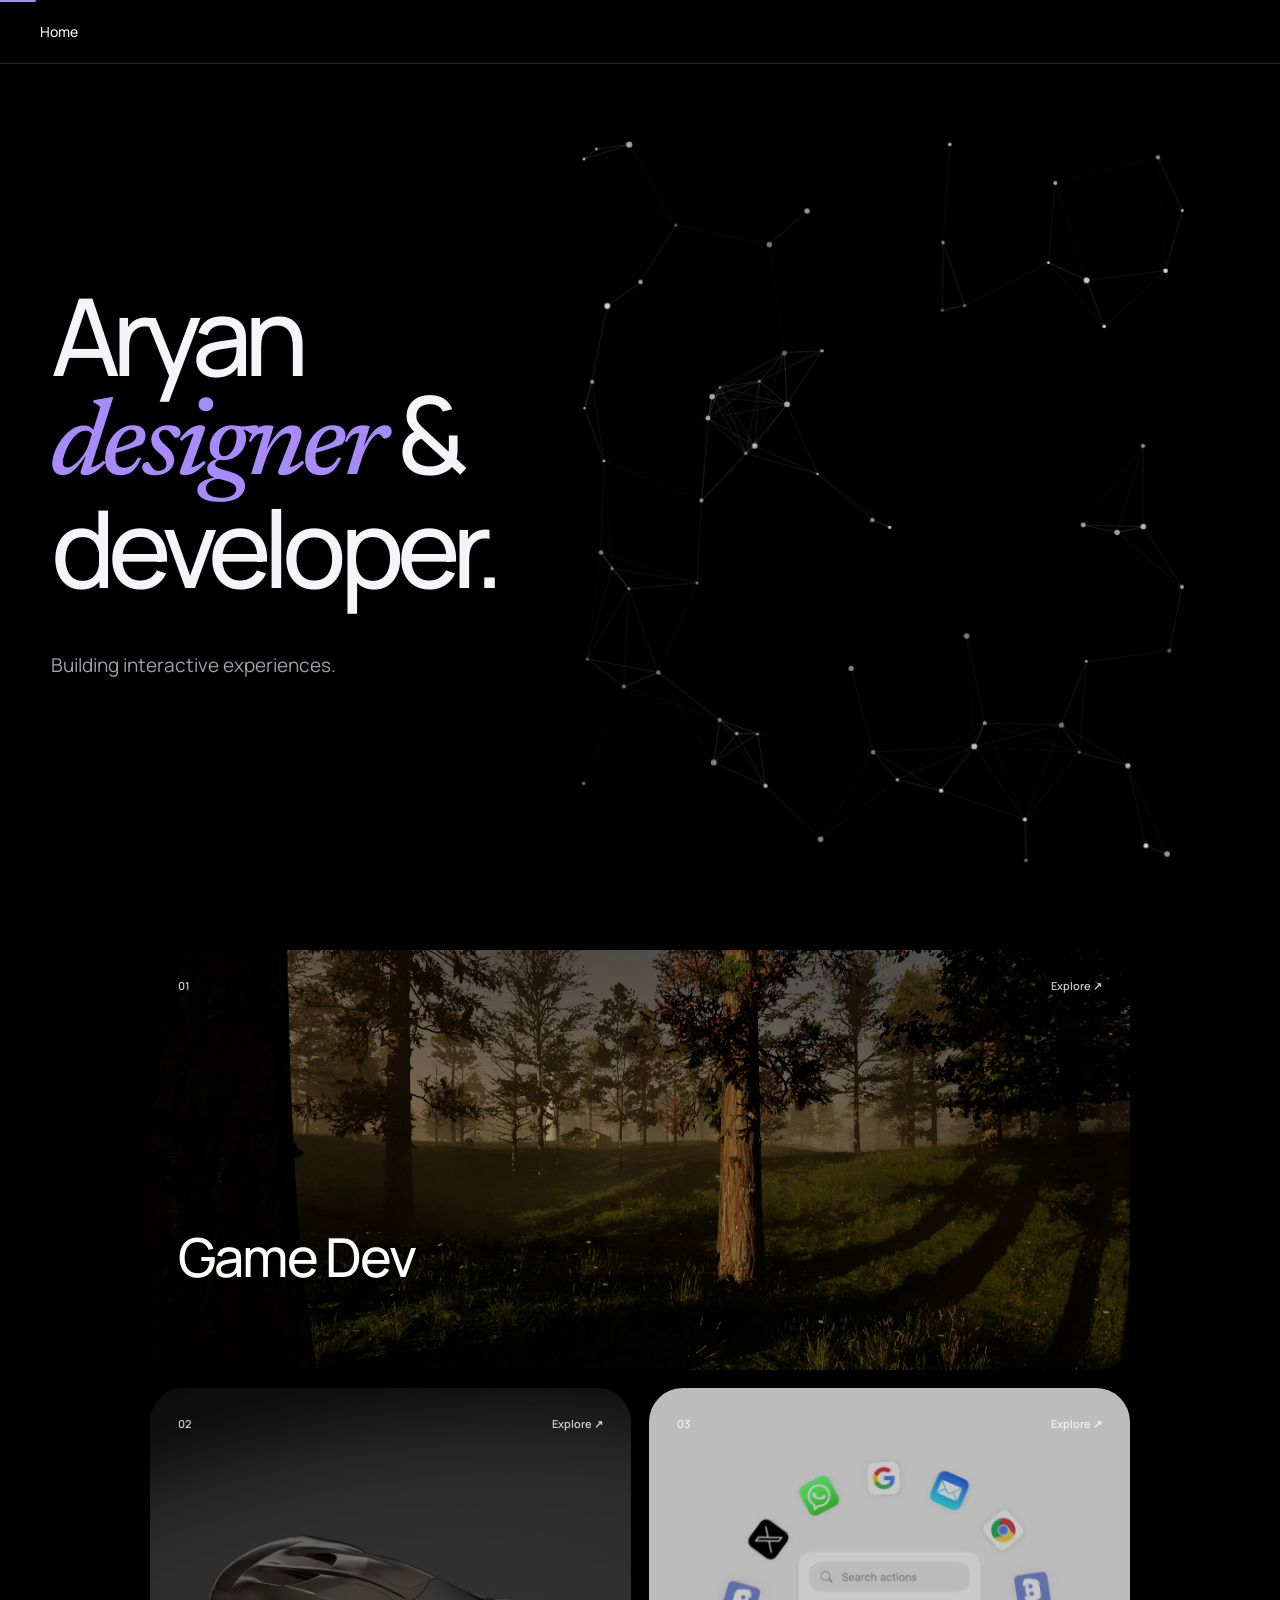
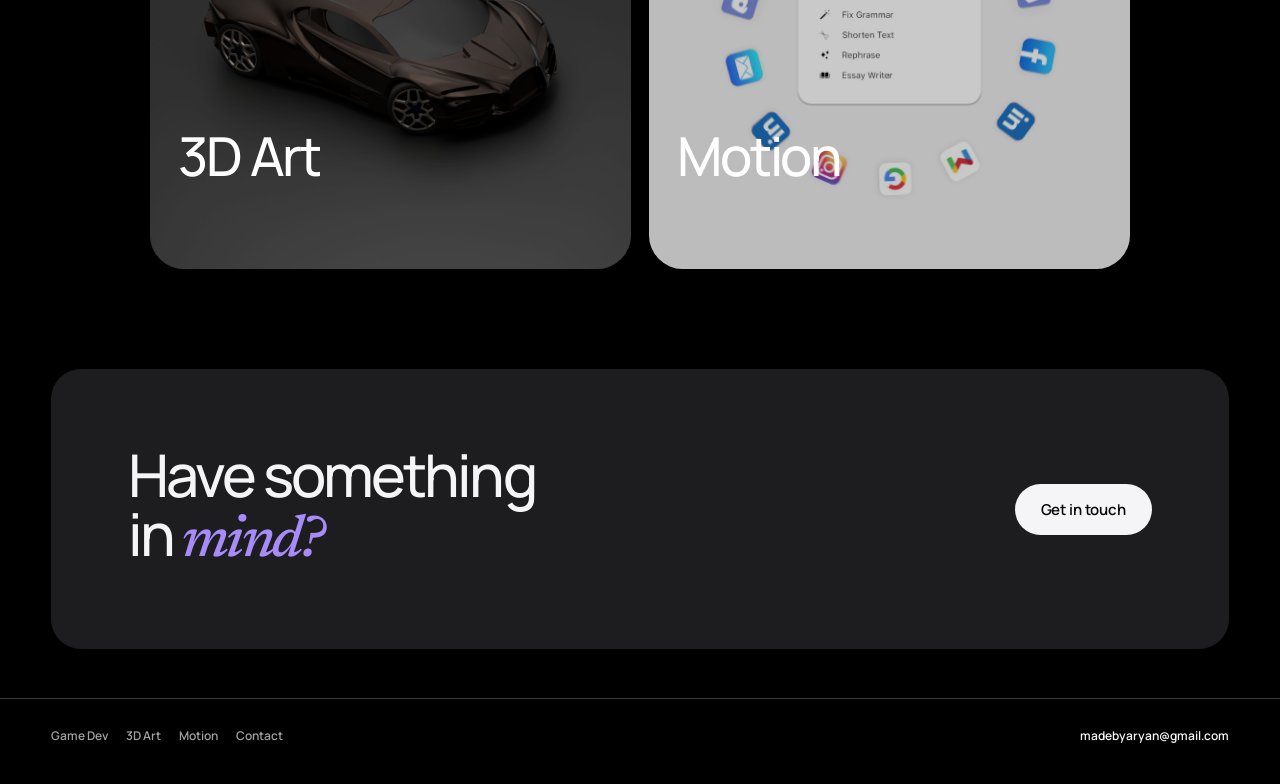
==== index.html @ 77ea6c9a "Portfolio" ====
<!DOCTYPE html>
<html lang="en">
<head>
<meta charset="UTF-8">
<meta name="viewport" content="width=device-width, initial-scale=1.0">
<title>Aryan — Building Interactive Experiences</title>
<meta name="description" content="Portfolio of Aryan: game development, 3D art, motion graphics and video editing.">
<meta name="theme-color" content="#000000">
<link rel="icon" href="data:image/svg+xml,%3Csvg xmlns='http://www.w3.org/2000/svg' viewBox='0 0 64 64'%3E%3Crect width='64' height='64' rx='14' fill='%2317171a'/%3E%3Ctext x='32' y='44' font-family='system-ui' font-size='36' font-weight='700' fill='%23f5f5f7' text-anchor='middle'%3EA%3C/text%3E%3C/svg%3E">
<link rel="stylesheet" href="styles.css">
</head>
<body>
<a class="skip" href="#content">Skip to content</a>
<div class="scroll-progress" aria-hidden="true"></div>

<header class="site-nav" id="nav">
  <a href="index.html" class="home-link">Home</a>
</header>

<main id="content">
  <article class="page home">
    <div class="home-intro">
      <div class="hero-copy">
        <h1 class="hero-title" aria-label="Aryan — designer and developer">
          <span class="hero-line"><span>Aryan</span></span>
          <span class="hero-line"><span><em class="serif">designer</em> &amp;</span></span>
          <span class="hero-line"><span>developer.</span></span>
        </h1>
        <div class="hero-meta">
          <p class="hero-tagline">Building interactive experiences.</p>
        </div>
      </div>
      <div class="hero-canvas-wrap reveal" data-stagger="1" aria-hidden="true">
      </div>
    </div>

    <div class="practice-grid" id="work" aria-label="Portfolio sections">
      <a href="game-dev.html" class="practice reveal" data-stagger="0" data-lock-ratio>
        <div class="practice-visual"><img data-img="game-dev-card" src="assets/game-cabin-2.jpg" alt="Cabin viewed through trees with long evening shadows"></div>
        <div class="practice-top"><span>01</span><span>Explore &#8599;</span></div>
        <div><h2>Game Dev</h2><p class="practice-desc">An Unreal horror project documented system by system.</p></div>
      </a>
      <a href="3d-art.html" class="practice reveal" data-stagger="1">
        <div class="practice-visual"><img data-img="3d-art-card" src="assets/bugatti-render.jpg" alt="Bugatti Chiron 3D render"></div>
        <div class="practice-top"><span>02</span><span>Explore &#8599;</span></div>
        <div><h2>3D Art</h2><p class="practice-desc">Models, renders and process views.</p></div>
      </a>
      <a href="motion.html" class="practice reveal" data-stagger="2">
        <div class="practice-visual"><img data-img="motion-card" src="assets/typotab-thumbnail.jpg" alt="Typotab kinetic typography thumbnail"></div>
        <div class="practice-top"><span>03</span><span>Explore &#8599;</span></div>
        <div><h2>Motion</h2><p class="practice-desc">Kinetic typography, concept pieces and edits.</p></div>
      </a>
    </div>

    <div class="cta-band reveal">
      <h2>Have something in <em class="serif">mind?</em></h2>
      <a class="btn btn-primary" href="contact.html">Get in touch</a>
    </div>
  </article>
</main>

<footer class="site-footer"><nav class="foot-nav" aria-label="Sections"><a href="game-dev.html">Game Dev</a><a href="3d-art.html">3D Art</a><a href="motion.html">Motion</a><a href="contact.html">Contact</a></nav><a href="mailto:madebyaryan@gmail.com">madebyaryan@gmail.com</a></footer>

<script src="content.js"></script>
<script src="app.js"></script>
</body>
</html>
---- styles.css ----
/* ==========================================================================
   aryan-portfolio-v2 — styles
   Dark theme only. Visual language adapted from the immersive portfolio
   home page (huge typographic hero, eyebrow kickers, section cards).
   Motion is transform/opacity-only. No custom cursor anywhere — the OS
   default cursor is used on every page.
   ========================================================================== */
:root{
  --paper:#000000;
  --ink:#f5f5f7;
  --muted:#a1a1a6;
  --line:#3a3a3c;
  --panel:#1d1d1f;
  --panel-2:#151516;
  --accent:#a78bfa;
  --accent-hover:#c4b5fd;
  --shadow:rgba(0,0,0,.4);
  --ease-expo:cubic-bezier(.22,1,.36,1);
  --sans:"Manrope",-apple-system,BlinkMacSystemFont,"SF Pro Display","SF Pro Text","Helvetica Neue",Arial,sans-serif;
  --mono:"SFMono-Regular",Consolas,"Liberation Mono",monospace;
}
*{box-sizing:border-box}
@font-face{font-family:"Manrope";font-style:normal;font-weight:400 700;font-display:swap;
  src:url("assets/fonts/manrope.woff2") format("woff2")}
@font-face{font-family:"Newsreader";font-style:italic;font-weight:500;font-display:swap;
  src:url("assets/fonts/newsreader-italic.woff2") format("woff2")}
html{scroll-behavior:smooth;background:var(--paper);color-scheme:dark}
body{margin:0;background:var(--paper);color:var(--ink);font-family:var(--sans);
  min-height:100vh;overflow-x:hidden;-webkit-font-smoothing:antialiased;text-rendering:optimizeLegibility}
button,a{font:inherit;color:inherit}
a{text-decoration:none}
button{border:0;background:none;cursor:pointer}
img,video{display:block;max-width:100%}
::selection{background:var(--accent);color:#fff}
.skip{position:fixed;left:16px;top:-70px;z-index:140;background:var(--ink);color:var(--paper);
  padding:10px 16px;border-radius:999px;font-size:13px;font-weight:600}
.skip:focus{top:16px}

/* ---------------- Nav ---------------- */
.site-nav{position:fixed;z-index:110;inset:0 0 auto;display:flex;align-items:center;
  justify-content:space-between;padding:12px clamp(16px,3vw,44px);pointer-events:none;
  background:rgba(0,0,0,.72);backdrop-filter:saturate(180%) blur(20px);
  -webkit-backdrop-filter:saturate(180%) blur(20px);
  border-bottom:1px solid rgba(58,58,60,.65);
  transition:transform .85s var(--ease-expo)}
.site-nav.compact{transform:translate3d(0,-1px,0)}
.home-link{pointer-events:auto;font-family:"Manrope",var(--sans);font-size:14px;font-weight:500;letter-spacing:-.01em;
  color:var(--ink);text-decoration:none;padding:10px 2px;transition:color .5s var(--ease-expo)}
.home-link:hover{color:var(--accent)}

/* ---------------- Shared page chrome ---------------- */
.scroll-progress{position:fixed;z-index:125;inset:0 0 auto;height:2px;transform-origin:left;
  background:var(--accent);transform:scaleX(0);pointer-events:none}
main{min-height:100vh}
.page{padding:96px clamp(20px,4vw,64px) 48px}
.eyebrow{font-size:12px;font-weight:600;color:var(--accent);margin:0 0 18px}
.page-index{display:flex;align-items:center;justify-content:space-between;
  border-bottom:1px solid var(--line);padding-bottom:14px;margin-bottom:clamp(36px,6vw,76px)}
.page-index strong{font-size:12px;font-weight:600}
.page-index span{font-size:12px;color:var(--muted)}
.site-footer{display:flex;justify-content:space-between;gap:20px;
  padding:28px clamp(20px,4vw,64px) 40px;border-top:1px solid var(--line);
  font-size:12px;font-weight:600;color:var(--muted)}
.site-footer a{color:var(--ink);position:relative}
.site-footer a:after{content:"";position:absolute;left:0;right:0;bottom:-4px;height:1px;
  background:var(--accent);transform:scaleX(0);transform-origin:left;
  transition:transform .85s var(--ease-expo)}
.site-footer a:hover:after{transform:scaleX(1)}
.foot-nav{display:flex;gap:18px;align-items:center}
.foot-nav a{color:var(--muted);font-size:12px;font-weight:600;text-decoration:none}
.foot-nav a:hover{color:var(--ink)}
.foot-nav a:after{display:none}

/* ---------------- Home hero ---------------- */
.home{padding-top:82px}
.home-intro{min-height:calc(100svh - 82px);position:relative;display:flex;flex-direction:column;
  justify-content:center;padding-bottom:clamp(50px,7vh,94px)}
.hero-title{font-family:"Manrope",var(--sans);font-weight:500;
  font-size:clamp(56px,8.4vw,124px);line-height:.91;letter-spacing:-.072em;
  color:var(--ink);margin:0;max-width:970px;perspective:900px}
/* The bottom padding gives deep italic descenders room inside the reveal mask
   so text never clips mid-animation; the matching negative margin keeps the
   surrounding layout pixel-identical. */
.hero-line{display:block;overflow:hidden;padding-right:.08em;padding-bottom:.2em;margin-bottom:-.2em}
.hero-line>span{display:block;transform-origin:50% 100%;
  animation:heroLine 1.15s var(--ease-expo) both}
.hero-line:nth-child(2)>span{animation-delay:.12s}
.hero-line:nth-child(3)>span{animation-delay:.22s}
.serif{font-family:"Newsreader",Georgia,serif;font-style:italic;font-weight:500;
  letter-spacing:-.045em;color:var(--accent)}
.hero-meta{margin-top:54px;animation:noteIn 1s .45s var(--ease-expo) both}
.hero-tagline{font-family:"Manrope",var(--sans);font-size:clamp(16px,1.5vw,19px);
  line-height:1.65;color:var(--muted);margin:0;max-width:470px}
h1{font-family:"Manrope",var(--sans);font-size:clamp(56px,8.4vw,124px);line-height:.91;letter-spacing:-.072em;
  font-weight:500;margin:0;max-width:12ch}
@keyframes heroLine{from{opacity:0;transform:translate3d(0,70px,0) rotateX(-28deg)}to{opacity:1;transform:none}}
@keyframes noteIn{from{opacity:0;transform:translate3d(0,36px,0)}to{opacity:1;transform:none}}

/* ---------------- Home hero: living canvas ---------------- */
/* Hero portrait in the home hero's right slot. Black-and-white, with soft
   dissolved edges baked into the PNG's alpha — deliberately unbounded:
   no frame, no clipping, it melts into the page. Monochrome. */
.hero-canvas-wrap{position:relative;flex:none;width:min(460px,36vw);aspect-ratio:5/6;
  margin:clamp(40px,6vh,70px) 0 0}
.hero-canvas-wrap img{position:absolute;inset:0;width:100%;height:100%;display:block;object-fit:cover}
.hero-particle-canvas{position:absolute;inset:0;width:100%;height:100%;display:block}
@media(max-width:1099px){
  .hero-canvas-wrap{width:min(440px,100%);margin-left:auto;margin-right:auto}
}
@media(min-width:1100px){
  /* the field should hold its own next to the headline, not sit as a small
     accent — it takes a much bigger share of the row on wide screens */
  .hero-canvas-wrap{width:min(800px,48vw)}
}
/* ---------------- Home hero: wide-screen slot ---------------- */
/* On wide screens the hero is a row: headline left, room on the right for a
   future visual. (The three-section composite idea was removed 2026-10-14.) */
.hero-copy{min-width:0}
@media(min-width:1100px){
  .home-intro{flex-direction:row;align-items:center;gap:clamp(48px,6vw,110px)}
  .hero-copy{flex:1 1 auto}
  /* the field sits a breath left of the viewport edge, nearer the headline */
  .hero-canvas-wrap{margin-right:clamp(24px,3vw,72px)}
}
/* Very wide monitors (2K and up): the 124px type cap left the full-viewport
   hero feeling empty, so out here the headline keeps scaling with the screen. */


/* ---------------- Practice (section) cards ---------------- */
/* ---------------- Bento work tiles (home) ---------------- */
/* Tile 1 is a wide cinematic banner (spans all 12 columns, locked 21/9 via
   data-lock-ratio so fitPracticeTiles never overrides it); tiles 2-3 sit
   side by side beneath it (span 6 each, ratio follows their square artwork).
   Every tile keeps its image fully visible: the banner's 21/9 crop only
   trims expendable sky/grass via object-fit:cover. */
.practice-grid{display:grid;grid-template-columns:repeat(12,1fr);gap:18px;margin-top:14px;
  max-width:980px;margin-left:auto;margin-right:auto}
.practice-grid>.practice:nth-child(1){grid-column:span 12;aspect-ratio:21/9}
.practice-grid>.practice:nth-child(2),.practice-grid>.practice:nth-child(3){grid-column:span 6}
.practice{border-radius:34px;padding:28px;display:flex;flex-direction:column;
  justify-content:space-between;position:relative;overflow:hidden;isolation:isolate;
  aspect-ratio:1/1;min-height:0;
  will-change:transform;color:#fff;background:var(--panel-2)}
.practice:before{content:"";position:absolute;inset:0;background:rgba(0,0,0,.62);
  opacity:.34;z-index:1;transition:opacity .85s var(--ease-expo)}
.practice:hover:before{opacity:.55}
.practice>*{position:relative;z-index:2}
.practice-visual{position:absolute;inset:0;z-index:0;overflow:hidden;will-change:transform}
.practice-visual-empty{background:radial-gradient(120% 95% at 50% 18%, #26262b 0%, #141416 58%, #0a0a0b 100%)}
.practice-soon{position:absolute;top:50%;left:50%;transform:translate(-50%,-50%)}
.practice-visual img{width:100%;height:100%;object-fit:cover;will-change:transform;
  transform:scale(1.02)}
.practice-top{display:flex;justify-content:space-between;font-size:11px;font-weight:600;
  color:rgba(255,255,255,.78)}
.practice h2{font-size:clamp(34px,4.2vw,60px);line-height:1;letter-spacing:-.04em;
  margin:0 0 13px;font-weight:500;color:#fff}
.practice .practice-desc{margin:0;font-size:15px;line-height:1.5;color:rgba(255,255,255,.75);
  max-width:26ch;opacity:0;transform:translate3d(0,14px,0);
  transition:opacity .8s var(--ease-expo),transform .85s var(--ease-expo)}
.practice:hover .practice-desc,.practice.hover-intent .practice-desc{opacity:1;transform:none}

/* ---------------- Section pages ---------------- */
.split-head{overflow:hidden;margin-bottom:clamp(44px,7vw,86px)}
/* Masked rise for section-page headlines: same language as the home hero.
   The bottom padding gives italic serif descenders room inside the mask. */
.split-head h1{animation:pageHead 1.05s var(--ease-expo) both}
@keyframes pageHead{from{opacity:0;transform:translate3d(0,64px,0)}to{opacity:1;transform:none}}
.page-index{animation:noteIn .9s .18s var(--ease-expo) both}
.split-head h1{font-size:clamp(54px,8.4vw,122px);max-width:10ch;line-height:1.12;padding-bottom:.1em}
/* line-height:1.04 (not the font's tight 0.91 default) keeps descenders
   inside the line box so the reveal mask never clips them. */
.chip{display:inline-block;font-size:10px;font-weight:600;border:1px solid var(--line);
  padding:7px 10px;border-radius:999px;white-space:nowrap;color:var(--muted)}
.chip-lg{font-size:12px;vertical-align:middle;letter-spacing:.02em}
/* Status pill on its own line under the page headline: deliberate spacing,
   no wrap ambiguity at any width. Lives outside .split-head so the headline's
   reveal mask (overflow:hidden) can't clip it. */
.split-head:has(+ .head-chip){margin-bottom:0}
.head-chip{margin:24px 0 64px}

.tile-tags{display:flex;flex-wrap:wrap;gap:8px}
.tile-tags i{font-style:normal;font-size:10px;font-weight:600;border:1px solid var(--line);
  padding:7px 10px;border-radius:999px;color:var(--ink);white-space:nowrap}

/* ---------------- Bento grids (section pages) ---------------- */
/* 3D Art: three matching square project tiles in a row (the third is a
   placeholder until the new render/wireframe project arrives). */
.art-feat{grid-column:span 8;aspect-ratio:21/10}
.art-tall{grid-column:span 4;grid-row:span 2;aspect-ratio:0.505}
.art-sq{grid-column:span 4;aspect-ratio:4/3}
@media(max-width:980px){
  .art-feat{grid-column:1/-1}
  .art-sq{grid-column:span 3}
  .art-tall{grid-column:1/-1;grid-row:auto;aspect-ratio:9/16;max-width:400px;width:100%;justify-self:center}
}
@media(max-width:680px){
  .art-feat,.art-sq{grid-column:1/-1}
}
/* Placeholder tile: clean reserved slot, clearly marked for easy swap. */
.tile-soon{border:1px dashed rgba(255,255,255,.16);background:rgba(255,255,255,.02);
  display:grid;place-items:center;cursor:default}
.tile-soon-inner{text-align:center;color:var(--muted);padding:24px}
.tile-soon-plus{display:block;font-size:34px;font-weight:300;line-height:1;
  color:rgba(255,255,255,.35);margin-bottom:12px}
.tile-soon-inner strong{display:block;color:#fff;font-size:15px;font-weight:600;margin-bottom:4px}
.tile-soon-inner span{font-size:13px}
/* Same visual language as the home bento: full-bleed tiles with no empty
   backgrounds. Every tile's ratio is matched to its content (app.js refines
   it from the media's natural size), so nothing is cropped and nothing
   letterboxes. Hover is identical everywhere: a gentle lift, a soft image
   zoom, and the info gliding up — no rotation, no tilt. */
.bento{display:grid;grid-template-columns:repeat(12,1fr);gap:18px;margin-top:14px;
  max-width:1400px;margin-left:auto;margin-right:auto}
.bento-sub{display:grid;grid-template-columns:repeat(3,1fr);gap:18px;align-content:stretch;min-height:0}
.bento-center{grid-column:5/span 4}

/* ---- Game Dev screenshots: compact thumbnails + lightbox viewer ---- */
.section-label{grid-column:1/-1;align-self:end;font-size:20px;font-weight:600;
  letter-spacing:.12em;text-transform:uppercase;color:var(--text);margin:34px 0 4px}
/* Section header row: label left, quiet note right (game-dev: engine credit). */
.section-head-row{grid-column:1/-1;display:flex;align-items:baseline;
  justify-content:space-between;gap:16px;margin:34px 0 0}
.section-head-row .section-label{grid-column:auto;align-self:auto;margin:0}
.section-note{font-size:13px;font-weight:600;letter-spacing:.16em;
  text-transform:uppercase;color:var(--muted);white-space:nowrap}
.shot-thumb{grid-column:span 3;aspect-ratio:4/3;cursor:pointer}
.shot-thumb:focus-visible{box-shadow:0 0 0 2px var(--accent)}
@media(max-width:980px){
  .shot-thumb{grid-column:span 3}
}
@media(max-width:680px){
  .shot-thumb{grid-column:1/-1;aspect-ratio:16/10}
}
/* Lightbox: fixed overlay; the image is shown at its natural size ("as is")
   and the overlay scrolls so full-resolution captures can be panned.
   Safe centering via auto margins keeps every edge reachable on overflow. */
.lightbox{position:fixed;inset:0;z-index:90;display:flex;flex-direction:column;overflow:auto;
  padding:48px 24px;background:rgba(4,4,5,.9);backdrop-filter:blur(14px);-webkit-backdrop-filter:blur(14px);
  opacity:0;visibility:hidden;transition:opacity .35s ease,visibility .35s}
.lightbox.open{opacity:1;visibility:visible}
.lightbox .lb-img{flex:none;margin:auto;max-width:min(94vw,1600px);max-height:80vh;border-radius:18px;
  box-shadow:0 30px 80px rgba(0,0,0,.6)}
/* Viewer caption: the tile's title + description under the image. Tiles
   without a caption (e.g. stills) hide this block. */
.lb-cap{flex:none;max-width:min(680px,88vw);margin:16px auto 0;text-align:center}
.lb-title{display:block;margin:0 0 4px;color:#fff;font-size:15px;font-weight:600}
.lb-desc{display:block;color:rgba(255,255,255,.62);font-size:13.5px;line-height:1.55}
.lb-btn{position:absolute;width:52px;height:52px;border-radius:50%;
  border:1px solid rgba(255,255,255,.22);background:rgba(20,20,22,.72);color:#fff;
  display:grid;place-items:center;cursor:pointer;
  transition:transform .3s ease,background .3s ease}
.lb-btn:hover{background:rgba(70,70,75,.9);transform:scale(1.06)}
.lb-btn svg{width:20px;height:20px}
.lb-close{top:26px;right:26px}
.lb-prev{left:26px;top:50%;transform:translateY(-50%)}
.lb-prev:hover{transform:translateY(-50%) scale(1.06)}
.lb-next{right:26px;top:50%;transform:translateY(-50%)}
.lb-next:hover{transform:translateY(-50%) scale(1.06)}
.lb-count{position:absolute;top:30px;left:50%;transform:translateX(-50%);
  color:rgba(255,255,255,.65);font-size:13px;letter-spacing:.1em;white-space:nowrap}

/* ---- Captures bento (game-dev): videos + screenshots in one mosaic ----
   Row 1: two large video tiles; Row 2: small video + two small screenshots;
   Row 3: two large screenshots. All 16/9 so every row aligns. */
.cap-lg{grid-column:span 6;aspect-ratio:16/9}
.cap-sm{grid-column:span 4;aspect-ratio:16/9}
@media(max-width:980px){
  .cap-lg{grid-column:span 3}
  .cap-sm{grid-column:span 2}
}
@media(max-width:680px){
  .cap-lg,.cap-sm{grid-column:1/-1}
}
/* Video viewer: fixed overlay; the video opens large with native controls. */
.videobox{position:fixed;inset:0;z-index:95;display:grid;place-items:center;
  background:rgba(4,4,5,.92);backdrop-filter:blur(14px);-webkit-backdrop-filter:blur(14px);
  opacity:0;visibility:hidden;transition:opacity .35s ease,visibility .35s}
.videobox.open{opacity:1;visibility:visible}
.videobox .vb-video{max-width:min(1200px,92vw);max-height:82vh;border-radius:18px;
  background:#000;box-shadow:0 30px 80px rgba(0,0,0,.6)}
.vb-btn{position:absolute;width:52px;height:52px;border-radius:50%;
  border:1px solid rgba(255,255,255,.22);background:rgba(20,20,22,.72);color:#fff;
  display:grid;place-items:center;cursor:pointer;
  transition:transform .3s ease,background .3s ease}
.vb-btn:hover{background:rgba(70,70,75,.9);transform:scale(1.06)}
.vb-btn svg{width:20px;height:20px}
.vb-close{top:26px;right:26px}
.vb-prev{left:26px;top:50%;transform:translateY(-50%)}
.vb-prev:hover{transform:translateY(-50%) scale(1.06)}
.vb-next{right:26px;top:50%;transform:translateY(-50%)}
.vb-next:hover{transform:translateY(-50%) scale(1.06)}
.vb-count{position:absolute;bottom:26px;left:50%;transform:translateX(-50%);
  color:rgba(255,255,255,.65);font-size:13px;letter-spacing:.1em;white-space:nowrap}
[data-video-tile]{cursor:pointer}
/* Viewer motion: the clip rises in gently on open; prev/next slide it
   sideways (direction matches the arrow). Subtle expo easing, no bounce. */
.videobox .vb-video{opacity:0;transform:translateY(18px) scale(.985);
  transition:opacity .45s ease,transform .6s var(--ease-expo)}
.videobox.open .vb-video{opacity:1;transform:none}
.videobox .vb-video.vb-out-l{transform:translateX(-56px);opacity:0;
  transition:transform .28s var(--ease-expo),opacity .28s ease}
.videobox .vb-video.vb-out-r{transform:translateX(56px);opacity:0;
  transition:transform .28s var(--ease-expo),opacity .28s ease}
.videobox .vb-video.vb-in-r{transform:translateX(56px);opacity:0;transition:none}
.videobox .vb-video.vb-in-l{transform:translateX(-56px);opacity:0;transition:none}
.videobox .vb-video.vb-in-r.vb-go,.videobox .vb-video.vb-in-l.vb-go{transform:none;opacity:1;
  transition:transform .45s var(--ease-expo),opacity .45s ease}
@media (prefers-reduced-motion:reduce){
  .videobox .vb-video{transform:none;transition:none}
}

/* ---- Motion bento: interlocked mosaic.
   Row 1: two square tiles + the tall Starbucks tile (spans 2 rows and
   stretches to match its neighbors); Row 2: the wide SaaS tile.
   Media ratios are enforced by fitBentoTiles, so nothing crops or bars. */
.mo-sq{grid-column:span 4;aspect-ratio:1/1}
.mo-tall{grid-column:span 4;grid-row:span 2;min-height:0}
.mo-wide{grid-column:span 8;aspect-ratio:16/9}
@media(max-width:980px){
  .mo-sq{grid-column:span 3}
  .mo-tall{grid-column:1/-1;grid-row:auto;aspect-ratio:9/16;max-width:300px;width:100%;justify-self:center}
  .mo-wide{grid-column:1/-1;aspect-ratio:16/9}
}
@media(max-width:680px){
  .mo-sq{grid-column:1/-1}
}
.btile{position:relative;border-radius:30px;overflow:hidden;isolation:isolate;
  background:var(--panel-2);color:#fff;will-change:transform;
  box-shadow:0 1px 3px var(--shadow);outline:none}
.btile:focus-visible{box-shadow:0 0 0 2px var(--accent)}
.btile>img,.btile>video{position:absolute;inset:0;width:100%;height:100%;
  object-fit:cover;will-change:transform}
.btile-scrim{position:absolute;inset:0;z-index:1;pointer-events:none;
  background:linear-gradient(to top,rgba(0,0,0,.74) 0%,rgba(0,0,0,.30) 34%,rgba(0,0,0,0) 62%),
             linear-gradient(to bottom,rgba(0,0,0,.36) 0%,rgba(0,0,0,0) 26%);
  opacity:.85;transition:opacity .8s var(--ease-expo)}
.btile:hover .btile-scrim{opacity:1}
.btile-head{position:absolute;top:0;left:0;right:0;z-index:2;display:flex;
  justify-content:flex-end;align-items:flex-start;padding:22px;pointer-events:none}
.btile-foot{position:absolute;bottom:0;left:0;right:0;z-index:2;padding:24px;pointer-events:none}
.btile-foot h3{margin:0 0 12px;font-size:clamp(26px,3vw,40px);font-weight:500;
  letter-spacing:-.035em;line-height:1;color:#fff}
.btile-glide{opacity:0;transform:translate3d(0,14px,0);max-height:0;overflow:hidden;
  transition:opacity .8s var(--ease-expo),transform .85s var(--ease-expo),max-height .85s var(--ease-expo)}
.btile:hover .btile-glide{opacity:1;transform:none;max-height:200px}
.btile-glide p{margin:0 0 16px;font-size:15px;line-height:1.55;color:rgba(255,255,255,.78);max-width:40ch}
.btile-glide .tile-tags i{border-color:rgba(255,255,255,.30);color:#fff}

/* ---------------- Carousel (lives inside a .btile) ---------------- */
/* The tile keeps one fixed ratio (set inline in the HTML) so swiping never
   resizes it or shifts nearby cards; slides fill it with object-fit:cover. */
.btile .ct-viewport{position:absolute;inset:0;overflow:hidden;touch-action:pan-y}
.btile .ct-track{display:flex;height:100%;will-change:transform}
.btile .ct-slide{flex:0 0 100%;height:100%;margin:0;position:relative}
.btile .ct-slide img{position:absolute;inset:0;width:100%;height:100%;object-fit:cover}
.btile .ct-btn{position:absolute;top:50%;transform:translateY(-50%);width:46px;height:46px;
  border-radius:50%;background:rgba(29,29,31,.86);backdrop-filter:blur(12px);border:none;
  display:grid;place-items:center;color:#fff;z-index:3;cursor:pointer;
  transition:transform .5s var(--ease-expo),background .3s}
.btile .ct-btn:hover{background:rgba(60,60,63,.95);transform:translateY(-50%) scale(1.06)}
.btile .ct-prev{left:16px}.btile .ct-next{right:16px}
.btile .ct-dots{position:absolute;top:22px;left:50%;transform:translateX(-50%);z-index:3;
  display:flex;gap:8px;background:rgba(29,29,31,.72);backdrop-filter:blur(12px);
  padding:10px 14px;border-radius:999px}
.btile .ct-dots button{width:8px;height:8px;border-radius:50%;background:rgba(255,255,255,.35);
  padding:0;border:none;cursor:pointer;
  transition:transform .4s var(--ease-expo),background .3s}
.btile .ct-dots button[aria-current="true"]{background:var(--accent);transform:scale(1.25)}
.ct-label-pill{font-size:11px;font-weight:600;color:#fff;background:rgba(29,29,31,.72);
  backdrop-filter:blur(12px);padding:9px 14px;border-radius:999px;white-space:nowrap}

/* ---------------- Video tiles ---------------- */
.play-pill{position:absolute;left:50%;top:50%;transform:translate(-50%,-50%);
  display:flex;align-items:center;gap:10px;background:rgba(29,29,31,.86);
  backdrop-filter:blur(12px);color:#fff;font-size:13px;font-weight:600;border:none;
  padding:13px 20px;border-radius:999px;z-index:3;cursor:pointer;
  transition:transform .5s var(--ease-expo),background .3s}
.play-pill:hover{transform:translate(-50%,-50%) scale(1.06);background:rgba(60,60,63,.95)}

/* ---- Game Dev inline video tiles: play icon only, expand-for-large ----
   The clip plays in its tile size: the icon starts it, the icon/title/scrim
   fade out while it plays (tile gets .playing), and the expand button opens
   the same clip large in the overlay viewer. Scoped to body.has-inline-video so the
   Motion and 3D Art pages keep their pill + direct-to-viewer behavior. */
body.has-inline-video .play-icon{position:absolute;left:50%;top:50%;z-index:3;
  width:76px;height:76px;border-radius:50%;display:grid;place-items:center;
  background:rgba(29,29,31,.86);backdrop-filter:blur(12px);
  -webkit-backdrop-filter:blur(12px);color:#fff;cursor:pointer;
  transform:translate(-50%,-50%);
  transition:transform .5s var(--ease-expo),background .3s,opacity .45s ease}
body.has-inline-video .play-icon:hover{transform:translate(-50%,-50%) scale(1.06);
  background:rgba(60,60,63,.95)}
body.has-inline-video .play-icon svg{width:28px;height:28px;margin-left:3px}
/* Compact game-dev tiles: smaller play button, nudged up, so it never sits on the tile title */
.page-game .uj-tile .play-icon{width:60px;height:60px;top:42%}
.page-game .uj-tile .play-icon svg{width:22px;height:22px}
body.has-inline-video .expand-btn{position:absolute;top:14px;right:14px;z-index:4;
  width:44px;height:44px;border-radius:50%;display:grid;place-items:center;
  background:rgba(29,29,31,.72);backdrop-filter:blur(12px);
  -webkit-backdrop-filter:blur(12px);border:1px solid rgba(255,255,255,.16);
  color:#fff;cursor:pointer;opacity:0;
  transition:opacity .45s ease,background .3s,transform .5s var(--ease-expo)}
body.has-inline-video .expand-btn:hover{background:rgba(60,60,63,.95);transform:scale(1.06)}
body.has-inline-video .expand-btn svg{width:18px;height:18px}
body.has-inline-video [data-inline-video]:hover .expand-btn,
body.has-inline-video [data-inline-video]:focus-within .expand-btn{opacity:1}
@media(hover:none){body.has-inline-video .expand-btn{opacity:1}}
/* while playing: icon, title and scrim fade out; the expand option stays */
body.has-inline-video [data-inline-video].playing .play-icon{opacity:0;pointer-events:none;
  transform:translate(-50%,-50%) scale(.9)}
body.has-inline-video [data-inline-video].playing .expand-btn{opacity:1}
body.has-inline-video [data-inline-video].playing .btile-foot{opacity:0}
body.has-inline-video [data-inline-video].playing .btile-scrim{opacity:0}
body.has-inline-video [data-inline-video] .btile-foot{transition:opacity .45s ease}

/* ---------------- Text tiles (bento) ---------------- */
.btile-text{background:var(--panel);display:flex;flex-direction:column;justify-content:space-between}
.btile-text .btile-head{position:static;padding:26px 26px 0;justify-content:space-between;align-items:center}
.btile-text .btile-foot{position:static;padding:0 26px 26px}
.btile-text .btile-foot h3{color:var(--ink);font-size:21px;letter-spacing:-.025em;font-weight:650;margin:0 0 10px}
.btile-static{margin:0;color:var(--muted);font-size:14px;line-height:1.55}
.btile-icon{width:52px;height:52px;border-radius:50%;border:1px solid var(--line);
  display:grid;place-items:center;color:var(--accent);font-size:22px}
.btile-icon svg{width:24px;height:24px}
.btile-text .chip{color:var(--muted)}

/* ---------------- Contact ---------------- */
.contact-wrap{max-width:900px;margin:0 auto;padding:clamp(40px,10vh,120px) 0;text-align:left}
.contact-wrap .lede{font-size:clamp(18px,1.7vw,24px);color:var(--muted);margin:0 0 40px;max-width:44ch}
/* Contact form (Web3Forms backend): name/email side by side, topic, message. */
.contact-form{margin-top:56px;display:grid;gap:18px;max-width:640px}
.form-row{display:grid;grid-template-columns:1fr 1fr;gap:18px}
.contact-form label{display:grid;gap:8px;font-size:13px;font-weight:600;color:var(--muted);letter-spacing:.02em}
.contact-form input,.contact-form select,.contact-form textarea{font:inherit;font-size:16px;color:var(--text);
  background:var(--panel);border:1px solid var(--line);border-radius:14px;padding:14px 16px;width:100%;
  transition:border-color .3s}
.contact-form input:focus,.contact-form select:focus,.contact-form textarea:focus{outline:none;border-color:var(--accent)}
.contact-form textarea{resize:vertical;min-height:130px}
.contact-form select{appearance:none;-webkit-appearance:none;cursor:pointer}
/* Honeypot: invisible to humans, bots fill it and get rejected. */
.botcheck{position:absolute;opacity:0;pointer-events:none;height:0;width:0}
/* hCaptcha widget (Web3Forms free-plan shared key): dark theme to match. */
.h-captcha{margin:2px 0;min-height:78px}
.h-captcha iframe{border-radius:12px}
.form-status{margin:0;font-size:15px;min-height:1.6em}
.form-status.ok{color:var(--accent)}
.form-status.err{color:#ef9a9a}
.form-status a{color:var(--text)}
.form-fallback{margin-top:30px;font-size:15px;color:var(--muted)}
.form-fallback a{color:var(--text)}
@media(max-width:640px){.form-row{grid-template-columns:1fr}}
.btn{display:inline-flex;align-items:center;gap:10px;font-size:15px;font-weight:600;letter-spacing:-.01em;
  padding:15px 26px;border-radius:999px;transition:transform .5s var(--ease-expo),background .3s}
.btn-primary{background:var(--ink);color:#060607}
.btn-primary:hover{background:#cfcfd4;transform:translateY(-2px)}
.btn-lg{font-size:17px;padding:18px 32px;word-break:break-all}
.cta-band{margin-top:clamp(48px,8vw,100px);background:var(--panel);border-radius:30px;
  padding:clamp(40px,6vw,80px);display:flex;justify-content:space-between;align-items:center;
  gap:30px;flex-wrap:wrap}
.cta-band h2{font-size:clamp(30px,4.6vw,64px);line-height:1;letter-spacing:-.05em;
  margin:0;font-weight:500;max-width:12ch}

/* ---------------- Scroll reveals ---------------- */
.reveal{opacity:1;transform:translate3d(0,54px,0) scale(.985);
  transition:opacity .9s var(--ease-expo),transform 1s var(--ease-expo);
  will-change:transform,opacity}
.reveal.visible{opacity:1;transform:none}
/* Once the entrance finishes, the reveal transition is retired: the rAF
   hover loop owns transforms from here on, so staggered delays can never
   leak into (or smear) hover motion. JS adds .revealed ~1.6s after .visible. */
.reveal.revealed{transition:none}
.reveal[data-stagger="1"]{transition-delay:.07s}
.reveal[data-stagger="2"]{transition-delay:.14s}
.reveal[data-stagger="3"]{transition-delay:.21s}

/* ---------------- Motion override (effective reduced motion) ---------------- */
body.reduced-motion *,body.reduced-motion *:before,body.reduced-motion *:after{
  animation-duration:.01ms!important;animation-iteration-count:1!important;
  scroll-behavior:auto!important;transition-duration:.01ms!important}
body.reduced-motion .reveal{opacity:1;transform:none}
body.reduced-motion .hero-line>span,body.reduced-motion .hero-meta{opacity:1;transform:none;animation:none}
body.reduced-motion .split-head h1,body.reduced-motion .page-index{opacity:1;transform:none;animation:none}
body.reduced-motion .practice .practice-desc{opacity:1;transform:none}
body.reduced-motion .btile .btile-glide{opacity:1;transform:none;max-height:none}
@media(hover:none){.btile .btile-glide{opacity:1;transform:none;max-height:none}}

/* ---------------- Responsive ---------------- */
@media(max-width:980px){
  .practice-grid{grid-template-columns:repeat(6,1fr)}
  .practice-grid>.practice:nth-child(1){grid-column:1/-1;grid-row:auto}
  .practice-grid>.practice:nth-child(2),.practice-grid>.practice:nth-child(3){grid-column:span 3}
  .bento{grid-template-columns:repeat(6,1fr)}
  .bento-center{grid-column:2/span 4}
}
@media(max-width:680px){
  .site-nav{padding:10px 14px}
  .page{padding:76px 14px 28px}
  .home{padding-top:72px}
  .home-intro{min-height:calc(100svh - 72px);padding-bottom:48px}
  .hero-meta{margin-top:36px}
  h1{font-size:clamp(54px,17vw,86px)}
  .practice-grid{grid-template-columns:1fr;gap:10px}
  .practice-grid>.practice{grid-column:1/-1;grid-row:auto}
  .practice{border-radius:28px}
  .practice h2{font-size:46px}
  .practice .practice-desc{opacity:1;transform:none}
  .bento{grid-template-columns:1fr;gap:10px}
  .bento>.bento-sub{grid-column:1/-1}
  .bento-center{grid-column:1/-1}
  .bento-sub{grid-template-columns:1fr;gap:10px}
  .btile{border-radius:22px}
  .btile .btile-glide{opacity:1;transform:none;max-height:none}
  .site-footer{padding:24px 14px 30px;flex-direction:column;gap:10px;align-items:flex-start}
  .foot-nav{flex-wrap:wrap;gap:14px}
  .page-index{align-items:flex-start;gap:16px}
  .page-index span{text-align:right}
}
@media(prefers-reduced-motion:reduce){
  html{scroll-behavior:auto}
}

/* ---- Game Dev: World Building & Implementation ---- */
body.page-game{background:#121215}
html:has(body.page-game){background:#121215}
.subsec-head{grid-column:1/-1;margin:26px 0 2px}
.subsec-head h3{margin:0 0 10px;font-size:15px;font-weight:600;letter-spacing:.02em;color:#fff}
.subsec-head p{margin:0;font-size:15px;line-height:1.6;color:var(--muted);max-width:72ch}
.uh-span4{grid-column:span 4}
.uh-span5{grid-column:span 5}
.uh-span6{grid-column:span 6}
.uh-span7{grid-column:span 7}
.uh-span8{grid-column:span 8}
.uh-wide{grid-column:1/-1}
/* Justified rows: each tile keeps its image's natural ratio (flex-grow =
   ratio, aspect-ratio = ratio), so every tile in a row lands at the same
   height with the whole image visible — no crop, no bars, no ragged rows. */
.uj-row{display:flex;gap:18px;margin:0 0 18px;grid-column:1/-1}
.uj-row:last-child{margin-bottom:0}
.uj-tile{flex:var(--r) 0 0;aspect-ratio:var(--r);min-width:0}
/* Locked thumbnail ratios: small tidy tiles in the grid (rows align, gaps read
   even); the viewer shows the full-size image. data-lock-ratio keeps
   fitBentoTiles from overriding these. */
.r169{aspect-ratio:16/10}
.r43{aspect-ratio:4/3}
.r188{aspect-ratio:1.88}
.r51{aspect-ratio:5/1}
.r31{aspect-ratio:3/1}
/* Portrait panel tile: fixed ratio, contained (never cropped), skipped by fitBentoTiles */
.tile-panel{aspect-ratio:3/4;max-height:560px}
.btile.fit-contain>img{object-fit:contain;background:#0b0b0d}
/* Cover-crop variant: fills the tile edge-to-edge (no side bars); the full
   uncropped image is shown in the lightbox viewer. pos-top keeps the panel
   header visible in the thumbnail. */
.btile.fit-cover>img{object-fit:cover}
.btile.pos-top>img{object-position:top}
/* Under-the-hood intro line. (The compare slider can't open the viewer, so it
   carries no in-grid caption — titles + descriptions appear only in the
   large viewer, on click.) */
.uh-intro{grid-column:1/-1;margin:-14px 0 4px;font-size:17px;line-height:1.6;color:var(--muted)}
/* Stacked description lines (e.g. the two Performance lines): the -14px
   offset is only for the line right after the section title. Without this,
   each stacked line re-applies it and the line-to-line gap lands at 14px
   instead of the same 10px the title-to-first-line gap uses. */
.uh-intro + .uh-intro{margin-top:-18px}
/* Simple closing line at the very end of a section page (e.g. game-dev
   performance section) — plain, centered, muted. */
.end-note{grid-column:1/-1;margin:34px 0 6px;text-align:center;font-size:15px;
  line-height:1.6;color:var(--muted)}
/* Before/after compare slider: top image clipped by --pos, one invisible range
   input owns all pointer + keyboard input, the visible handle follows it. */
/* Small status pill pinned to a tile corner (e.g. work-in-progress flags). */
.tile-wip{position:absolute;top:14px;left:14px;z-index:4;font-size:11px;font-weight:600;
  letter-spacing:.12em;text-transform:uppercase;color:#fff;white-space:nowrap;
  background:rgba(10,10,12,.62);border:1px solid rgba(255,255,255,.18);
  padding:6px 12px;border-radius:999px;backdrop-filter:blur(8px);-webkit-backdrop-filter:blur(8px);
  pointer-events:none}
.cmp{--pos:50%;cursor:ew-resize}
.cmp .cmp-after{clip-path:inset(0 calc(100% - var(--pos)) 0 0)}
.cmp-handle{position:absolute;top:0;bottom:0;left:var(--pos);width:2px;margin-left:-1px;
  background:rgba(255,255,255,.92);z-index:3;pointer-events:none}
.cmp-handle::after{content:"";position:absolute;top:50%;left:50%;width:34px;height:34px;
  transform:translate(-50%,-50%);border-radius:50%;background:rgba(20,20,22,.82);
  border:1px solid rgba(255,255,255,.35);backdrop-filter:blur(8px)}
.cmp-tag{position:absolute;top:12px;z-index:3;font-size:11px;font-weight:600;
  letter-spacing:.12em;text-transform:uppercase;color:#fff;
  background:rgba(10,10,12,.62);border:1px solid rgba(255,255,255,.18);
  padding:6px 12px;border-radius:999px;backdrop-filter:blur(8px);pointer-events:none}
.cmp-tag-a{left:12px}
.cmp-tag-b{right:12px}
.cmp-range{position:absolute;inset:0;width:100%;height:100%;opacity:0;margin:0;cursor:ew-resize;z-index:4}
.cmp-range:focus-visible~.cmp-handle{box-shadow:0 0 0 2px var(--accent)}
@media(max-width:980px){
  .uh-span4,.uh-span5,.uh-span6,.uh-span7,.uh-span8{grid-column:span 6}
  .tile-panel{max-width:340px;width:100%;justify-self:center}
}
@media(max-width:680px){
  .uh-span4,.uh-span5,.uh-span6,.uh-span7,.uh-span8,.uh-wide{grid-column:1/-1}
  .r51,.r31{aspect-ratio:16/10}
  .uj-row{flex-direction:column}
  .uj-tile{flex:none}
}

@media(min-width:1800px){
  .hero-title{font-size:clamp(124px,9vw,210px);max-width:12ch}
  .hero-tagline{font-size:22px;max-width:560px}
  /* 27" territory: the canvas scales with the screen like the type does,
     so the field spreads instead of floating as a small patch */
  .hero-canvas-wrap{width:min(1150px,50vw)}
  /* ---- large-monitor scaling: the whole layout breathes with the screen
     instead of sitting in a narrow centered column ---- */
  .practice-grid{max-width:min(1900px,94vw);gap:24px}
  .bento{max-width:min(1900px,94vw);gap:24px}
  .uj-row{gap:24px;margin-bottom:24px}
  .uj-row:last-child{margin-bottom:0}
  .split-head h1{font-size:clamp(122px,8.4vw,190px)}
  .practice{padding:36px}
  .practice h2{font-size:clamp(60px,4.2vw,88px)}
  .practice .practice-desc{font-size:17px}
  .practice-top{font-size:13px}
  .cta-band{padding:clamp(56px,6vw,110px)}
  .cta-band h2{font-size:clamp(64px,4.6vw,96px)}
}
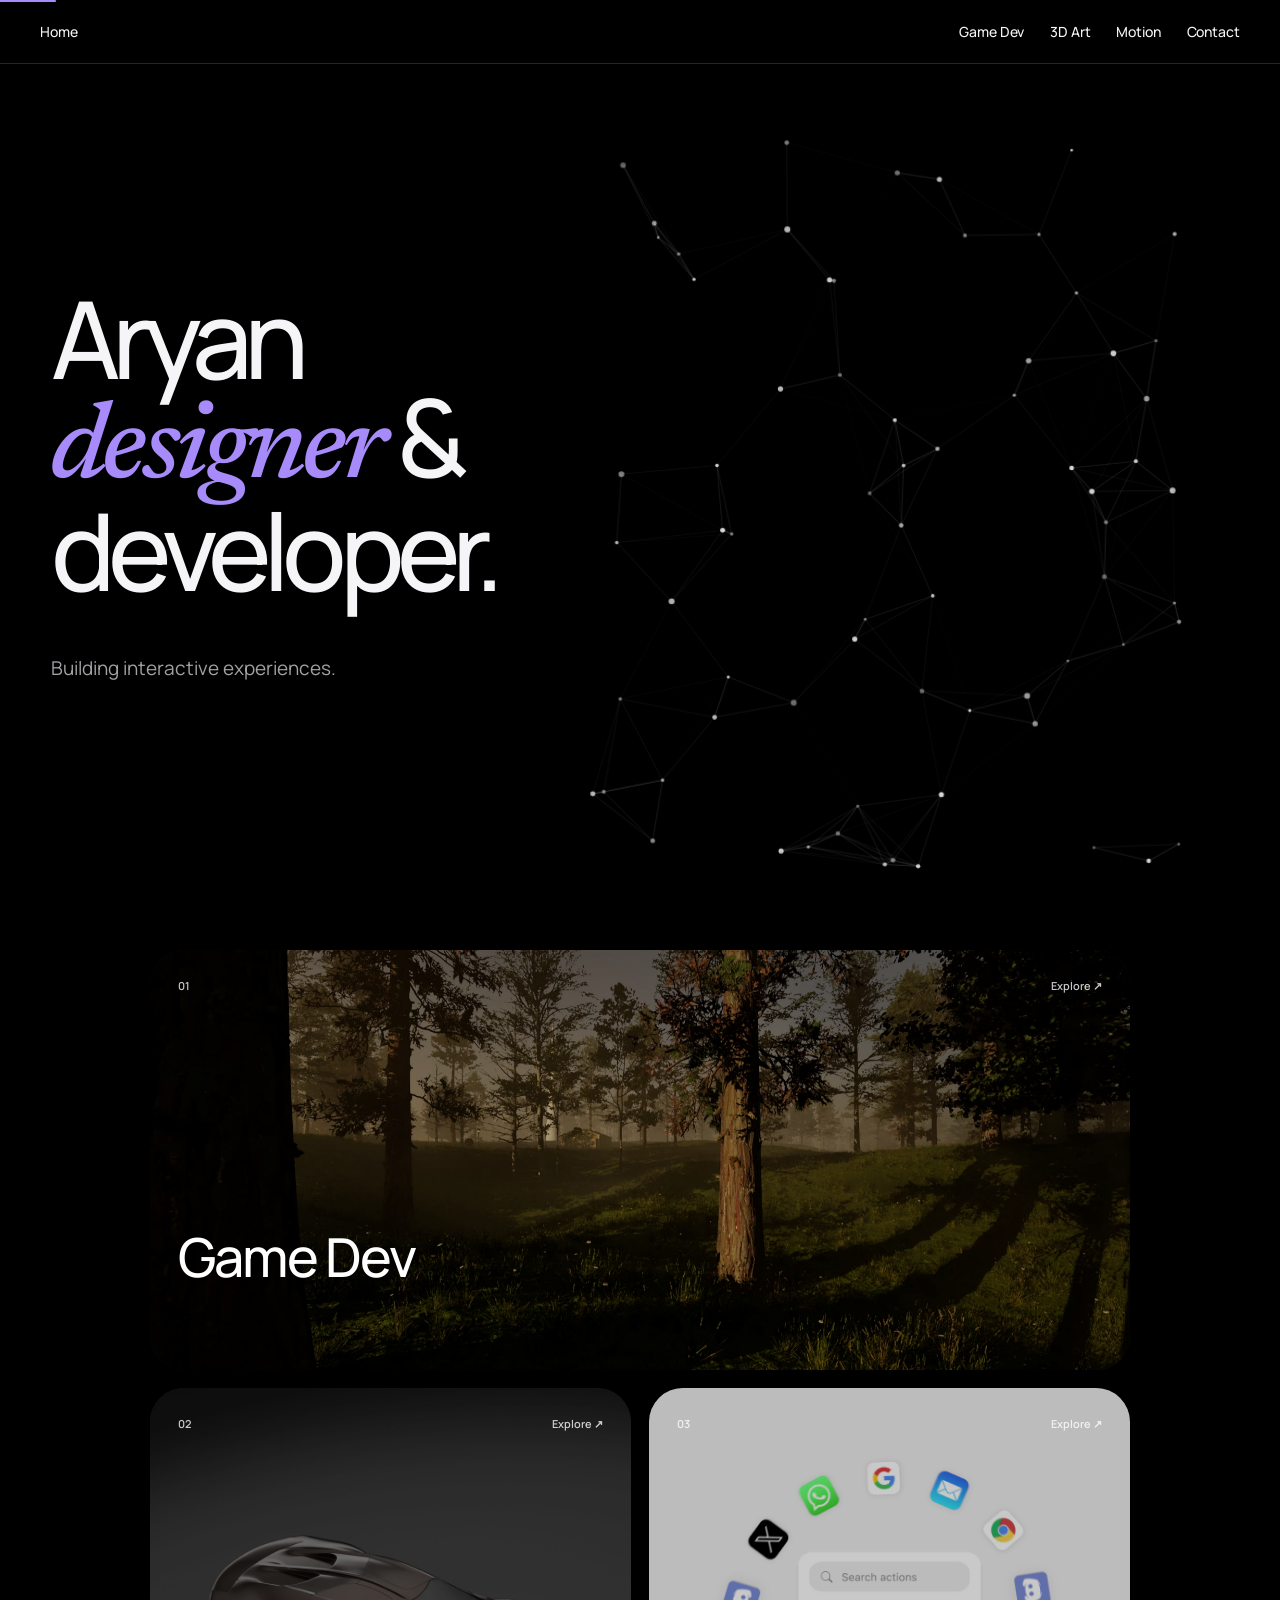
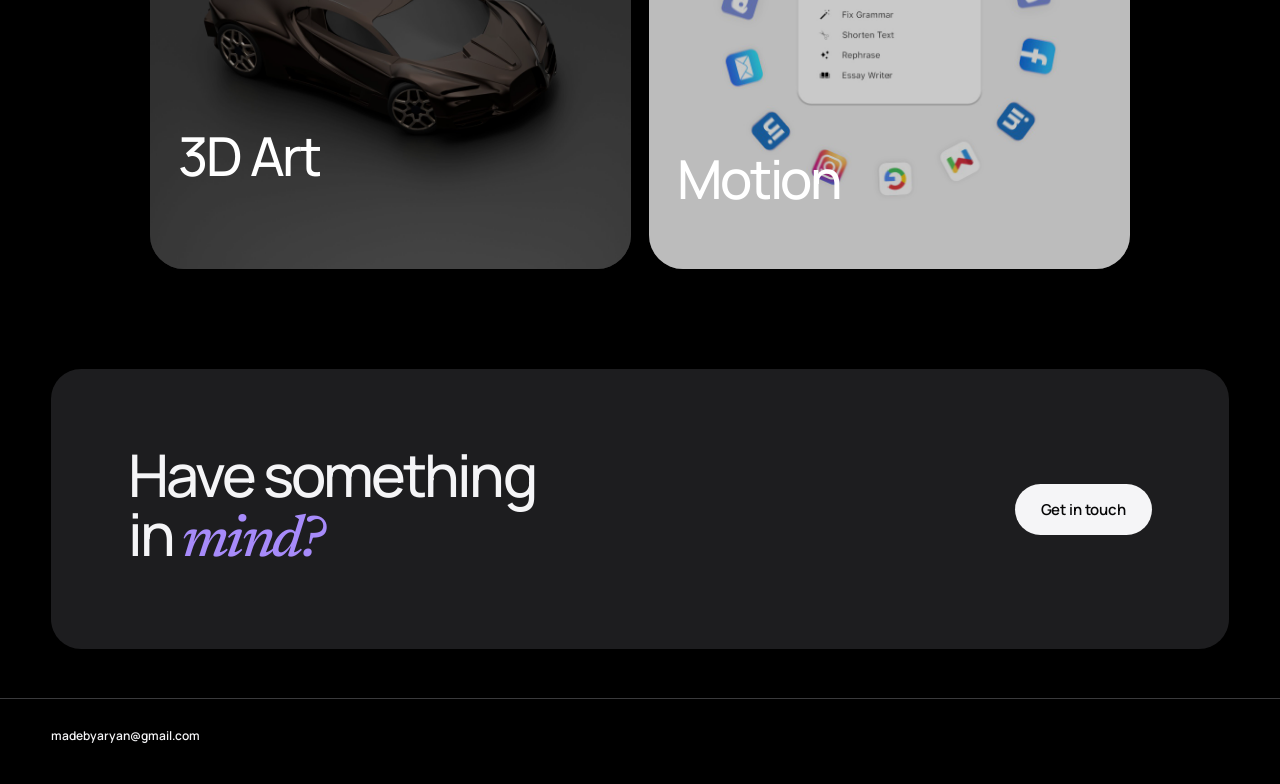
==== commit 5d80e12c: "updated wording, moved nav to header" ====
--- a/index.html
+++ b/index.html
@@ -15,6 +15,7 @@
 
 <header class="site-nav" id="nav">
   <a href="index.html" class="home-link">Home</a>
+  <nav class="top-nav" aria-label="Sections"><a href="game-dev.html">Game Dev</a><a href="3d-art.html">3D Art</a><a href="motion.html">Motion</a><a href="contact.html">Contact</a></nav>
 </header>
 
 <main id="content">
@@ -46,9 +47,9 @@
         <div><h2>3D Art</h2><p class="practice-desc">Models, renders and process views.</p></div>
       </a>
       <a href="motion.html" class="practice reveal" data-stagger="2">
-        <div class="practice-visual"><img data-img="motion-card" src="assets/typotab-thumbnail.jpg" alt="Typotab kinetic typography thumbnail"></div>
+        <div class="practice-visual"><img data-img="motion-card" src="assets/typotab-thumbnail.jpg" alt="Typotab concept ad edit thumbnail"></div>
         <div class="practice-top"><span>03</span><span>Explore &#8599;</span></div>
-        <div><h2>Motion</h2><p class="practice-desc">Kinetic typography, concept pieces and edits.</p></div>
+        <div><h2>Motion</h2><p class="practice-desc">Concept pieces and edits.</p></div>
       </a>
     </div>
 
@@ -59,7 +60,7 @@
   </article>
 </main>
 
-<footer class="site-footer"><nav class="foot-nav" aria-label="Sections"><a href="game-dev.html">Game Dev</a><a href="3d-art.html">3D Art</a><a href="motion.html">Motion</a><a href="contact.html">Contact</a></nav><a href="mailto:madebyaryan@gmail.com">madebyaryan@gmail.com</a></footer>
+<footer class="site-footer"><a href="mailto:madebyaryan@gmail.com">madebyaryan@gmail.com</a></footer>
 
 <script src="content.js"></script>
 <script src="app.js"></script>
--- a/styles.css
+++ b/styles.css
@@ -47,6 +47,10 @@
 .home-link{pointer-events:auto;font-family:"Manrope",var(--sans);font-size:14px;font-weight:500;letter-spacing:-.01em;
   color:var(--ink);text-decoration:none;padding:10px 2px;transition:color .5s var(--ease-expo)}
 .home-link:hover{color:var(--accent)}
+.top-nav{pointer-events:auto;display:flex;align-items:center;gap:22px}
+.top-nav a{font-family:"Manrope",var(--sans);font-size:14px;font-weight:500;letter-spacing:-.01em;
+  color:var(--ink);text-decoration:none;padding:10px 2px;transition:color .5s var(--ease-expo)}
+.top-nav a:hover{color:var(--accent)}
 
 /* ---------------- Shared page chrome ---------------- */
 .scroll-progress{position:fixed;z-index:125;inset:0 0 auto;height:2px;transform-origin:left;
@@ -66,10 +70,7 @@
   background:var(--accent);transform:scaleX(0);transform-origin:left;
   transition:transform .85s var(--ease-expo)}
 .site-footer a:hover:after{transform:scaleX(1)}
-.foot-nav{display:flex;gap:18px;align-items:center}
-.foot-nav a{color:var(--muted);font-size:12px;font-weight:600;text-decoration:none}
-.foot-nav a:hover{color:var(--ink)}
-.foot-nav a:after{display:none}
+
 
 /* ---------------- Home hero ---------------- */
 .home{padding-top:82px}
@@ -238,13 +239,17 @@
   padding:48px 24px;background:rgba(4,4,5,.9);backdrop-filter:blur(14px);-webkit-backdrop-filter:blur(14px);
   opacity:0;visibility:hidden;transition:opacity .35s ease,visibility .35s}
 .lightbox.open{opacity:1;visibility:visible}
-.lightbox .lb-img{flex:none;margin:auto;max-width:min(94vw,1600px);max-height:80vh;border-radius:18px;
+.lightbox .lb-img{flex:none;margin:auto;max-width:min(calc(94vw - 48px),1600px);max-height:80vh;border-radius:18px;
   box-shadow:0 30px 80px rgba(0,0,0,.6)}
-/* Viewer caption: the tile's title + description under the image. Tiles
-   without a caption (e.g. stills) hide this block. */
-.lb-cap{flex:none;max-width:min(680px,88vw);margin:16px auto 0;text-align:center}
-.lb-title{display:block;margin:0 0 4px;color:#fff;font-size:15px;font-weight:600}
-.lb-desc{display:block;color:rgba(255,255,255,.62);font-size:13.5px;line-height:1.55}
+/* Viewer caption: the tile's title + description. It floats over the bottom
+   of the viewer (out of the flex flow) instead of sitting under the image,
+   so the image always centers in the full overlay and never shifts when
+   arrowing between images with different caption lengths. */
+.lb-cap{position:absolute;left:0;right:0;bottom:0;z-index:5;pointer-events:none;
+  padding:46px 20px 24px;text-align:center;
+  background:linear-gradient(to top,rgba(4,4,5,.9),rgba(4,4,5,0))}
+.lb-title{display:block;max-width:min(680px,88vw);margin:0 auto 4px;color:#fff;font-size:15px;font-weight:600}
+.lb-desc{display:block;max-width:min(680px,88vw);margin:0 auto;color:rgba(255,255,255,.62);font-size:13.5px;line-height:1.55}
 .lb-btn{position:absolute;width:52px;height:52px;border-radius:50%;
   border:1px solid rgba(255,255,255,.22);background:rgba(20,20,22,.72);color:#fff;
   display:grid;place-items:center;cursor:pointer;
@@ -511,7 +516,8 @@
   .btile{border-radius:22px}
   .btile .btile-glide{opacity:1;transform:none;max-height:none}
   .site-footer{padding:24px 14px 30px;flex-direction:column;gap:10px;align-items:flex-start}
-  .foot-nav{flex-wrap:wrap;gap:14px}
+  .top-nav{gap:14px}
+  .top-nav a{font-size:13px}
   .page-index{align-items:flex-start;gap:16px}
   .page-index span{text-align:right}
 }
@@ -600,6 +606,39 @@
   .uj-tile{flex:none}
 }
 
+/* ---------------- Phone layout fixes (2026-10-15) ---------------- */
+/* The desktop layout was verified clean; everything in this block only
+   applies at phone widths, so desktop is untouched. */
+@media(max-width:680px){
+  /* 1. Home hero: the full-viewport min-height plus the tall constellation
+     field left a huge black void on phones. The hero now sizes to its
+     content and the field is shorter. (The constellation JS resizes its
+     canvas from the wrap's rect, so the animation itself is untouched.) */
+  .home-intro{min-height:0;padding:44px 0 12px}
+  .hero-canvas-wrap{width:min(320px,84%);aspect-ratio:4/3;margin-top:32px}
+
+  /* 2. Home banner tile: 21/9 is too short at phone width and the text
+     crams against the tile edges. */
+  .practice-grid>.practice:nth-child(1){aspect-ratio:16/10}
+
+  /* 3. 3D Art carousel tiles: a taller tile so the dots, Render pill and
+     arrows no longer sit on the title/description; controls shrink to
+     phone scale. */
+  .art-feat{aspect-ratio:4/3}
+  .btile .ct-btn{width:38px;height:38px}
+  .btile .ct-prev{left:10px}
+  .btile .ct-next{right:10px}
+  .btile .ct-dots{top:12px;padding:8px 12px}
+  .btile-head{padding:14px}
+  .btile-foot{padding:18px}
+  .btile-foot h3{font-size:clamp(22px,6vw,28px);margin-bottom:8px}
+  .btile-glide p{font-size:14px;margin-bottom:12px}
+
+  /* 4. Motion Starbucks tile: full phone width instead of the centered
+     300px column that left black gaps on both sides. */
+  .mo-tall{max-width:none}
+}
+
 @media(min-width:1800px){
   .hero-title{font-size:clamp(124px,9vw,210px);max-width:12ch}
   .hero-tagline{font-size:22px;max-width:560px}
